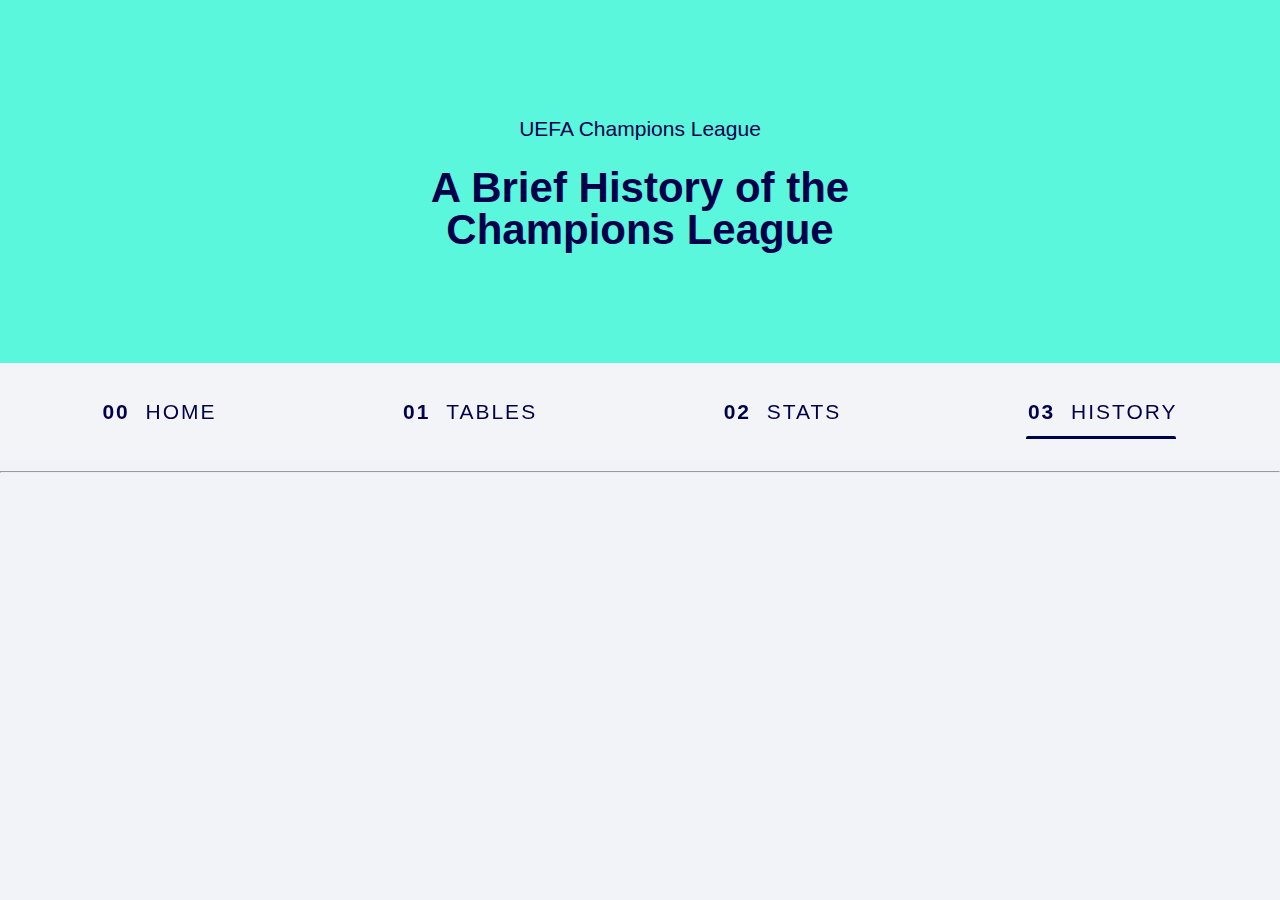
==== public/history.html @ 0b4334e1 "carousel added" ====
<!DOCTYPE html>
<html lang="en">
  <head>
    <meta charset="UTF-8" />
    <meta name="viewport" content="width=device-width, initial-scale=1.0" />
    <title>Portfolio | UEFA Champions League</title>

    <link rel="stylesheet" href="css/main.css" />
    <script src="js/main.js" defer></script>
  </head>

  <body>
    <header class="bg-blue text-center">
      <div class="container container--narrow">
        <p>UEFA Champions League</p>
        <h1>A Brief History of the Champions League</h1>
      </div>
    </header>

    <button class="mobile-nav-toggle" aria-controls="primary-navigation" aria-expanded="false">
      <span class="sr-only">Menu</span>
    </button>

    <nav>
      <ul id="primary-navigation" data-visible="false" class="primary-navigation flex">
        <li>
          <a class="uppercase text-dark letter-spacing-2 nav-link" href="index.html">
            <span aria-hidden="true">00</span>Home
          </a>
        </li>
        <li>
          <a class="uppercase text-dark letter-spacing-2 nav-link" href="table.html">
            <span aria-hidden="true">01</span>Tables
          </a>
        </li>
        <li>
          <a class="uppercase text-dark letter-spacing-2 nav-link" href="stats.html">
            <span aria-hidden="true">02</span>Stats
          </a>
        </li>
        <li>
          <a class="uppercase text-dark letter-spacing-2 active nav-link" href="history.html">
            <span aria-hidden="true">03</span>History
          </a>
        </li>
      </ul>
    </nav>
    <hr class="nav-underline">

    <section></section>
    <section></section>
    
    <button class="scrollTopBtn transparent-look" aria-label="ScrollUp"></button>

  </body>
</html>
---- public/css/main.css ----
:root {
  --clr-ucl-darkblue: #00004b;
  --clr-ucl-blue: #0d3aff;
  --clr-ucl-white: #ffffff;
  --clr-ucl-lightcyan: #5af7dc;
  --clr-ucl-pink: #ff16ff;
  --clr-ucl-grey: #c1c2d5;
  --clr-ucl-text: #30316e;
  --clr-ucl-background: #f1f3f8;

  --clr-3clr-gradient: linear-gradient(
    to left top,
    #ff16ff,
    #c91de1,
    #961cc1,
    #67169e,
    #3b0e7b,
    #2b2584,
    #173589,
    #00418c,
    #0070b6,
    #009ecf,
    #00cbda,
    #5af7dc
  );

  --font-family-primary: "Segoe UI", Arial, sans-serif;

  --font-weight--light: 300;
  --font-weight--regular: 400;
  --font-weight--semibold: 500;
  --font-weight--bold: 700;
}

/* Homepage Basic Design */

*,
*::before,
*::after {
  box-sizing: border-box;
  scroll-behavior: smooth;
}

body {
  background-color: var(--clr-ucl-background);
  font-family: var(--font-family-primary);
  font-weight: 400;
  font-size: 1.3125rem;
  line-height: 1.6;
  min-height: 100vh;

  overflow-x: hidden;
}

body,
h1,
h2,
h3,
p {
  margin: 0;
}

h1,
h2,
h3 {
  color: var(--clr-ucl-darkblue);
  font-weight: 900;
  line-height: 1;
}

h2,
h3,
p {
  margin-bottom: 1em;
}

@media (max-width: 639px) {
  .split > div:last-child > h2 {
    margin-top: 1em;
  }
}

.text-justify {
  text-align: justify;
}

img {
  display: block;
  max-width: 100%;
}

.text-center {
  text-align: center;
}

header,
section {
  padding: 3rem 0;
}

@media (min-width: 40em) {
  header,
  section {
    padding: 7rem 0;
  }

  body > :nth-child(5) {
    padding: 3rem 0;
  }
}

.container {
  margin-inline: auto;
  width: min(90%, 70.5rem);
}

.split {
  display: flex;
  flex-direction: column;
}

@media (min-width: 40em) {
  .split {
    flex-direction: row;
  }

  .split > * {
    flex-basis: 100%;
  }

  .split > * + * {
    margin-left: 2em;
  }
}

.container--narrow {
  max-width: 34rem;
}

.bg-blue {
  background-color: var(--clr-ucl-lightcyan);
  color: var(--clr-ucl-darkblue);
}

.bg-dark {
  background-color: var(--clr-ucl-darkblue);
  color: var(--clr-ucl-white);
}

.bg-gradient {
  background-image: var(--clr-3clr-gradient);
  color: var(--clr-ucl-white);
}

.bg-dark h2,
.bg-gradient h2 {
  color: var(--clr-ucl-lightcyan);
}

/* primary navigation */

.sr-only {
  clip: rect(0 0 0 0);
  clip-path: inset(50%);
  height: 1px;
  overflow: hidden;
  position: absolute;
  white-space: nowrap;
  width: 1px;
}

.uppercase {
  text-transform: uppercase;
}

.text-dark {
  color: var(--clr-ucl-darkblue);
}

.letter-spacing-2 {
  letter-spacing: 2px;
}

.flex {
  display: flex;
  gap: var(--gap, 1rem);
}

.primary-navigation > *,
.mobile-nav-toggle {
  cursor: pointer;
  position: relative;
}

.mobile-nav-toggle {
  display: none;
}

.primary-navigation {
  list-style: none;
  padding: 0;
  margin: 0;

  align-items: center;
  justify-content: space-between;

  background: hsl(240 100% 15% / 1);
}

.primary-navigation .text-dark {
  color: var(--clr-ucl-white);
}

@supports (backdrop-filter: blur(1rem)) {
  .primary-navigation {
    background: hsl(0 0% 100% / 0.1);
    backdrop-filter: blur(1rem);
  }

  .primary-navigation .text-dark {
    color: var(--clr-ucl-darkblue);
  }
}

.primary-navigation .nav-link {
  text-decoration: none;
  color: var(--clr-ucl-darkblue);
}

.nav-link.active::after {
  content: "";
  position: absolute;
  left: -2px;
  bottom: -0.5em;
  width: 100%;
  height: 3px;
  background-color: currentColor;

  border-top-left-radius: 2px;
  border-top-right-radius: 2px;
}

.nav-link:not(.active)::after {
  content: "";
  position: absolute;
  left: -2px;
  bottom: -0.5em;
  width: 100%;
  height: 3px;
  background-color: currentColor;

  transform: scaleX(0);
  transform-origin: right;
  transition: transform 250ms ease-in;

  border-top-left-radius: 2px;
  border-top-right-radius: 2px;
}

.nav-link:hover::after {
  transform: scaleX(1);
  transform-origin: left;
}

.primary-navigation .nav-link > [aria-hidden="true"] {
  font-weight: 700;
  margin-inline-end: 0.75em;
}

@media (max-width: 35em) {
  .primary-navigation {
    --gap: 2em;

    align-items: flex-start;
    position: fixed;
    z-index: 1000;
    inset: 0 0 0 30%;

    flex-direction: column;
    padding: min(30vh, 10rem) 2em;

    transform: translateX(100%);
    transition: transform 350ms ease-out;
  }

  .primary-navigation[data-visible="true"] {
    transform: translateX(0%);
  }

  .mobile-nav-toggle {
    display: block;
    position: absolute;
    z-index: 9999;
    background-color: transparent;
    background-image: url(../images/icons8-menü-24.png);
    background-repeat: no-repeat;
    width: 2rem;
    border: 0;
    aspect-ratio: 1;
    top: 2rem;
    right: 2rem;
  }

  .mobile-nav-toggle[aria-expanded="true"] {
    background-color: transparent;
    background-image: url(../images/icons8-löschen-24.png);
  }

  .nav-underline {
    display: none;
  }
}

@media (min-width: 35em) and (max-width: 55em) {
  .primary-navigation .nav-link > span[aria-hidden] {
    display: none;
  }
}

@media (min-width: 35em) {
  .primary-navigation {
    --gap: clamp(1.5rem, 5vw, 3rem);
    padding-block: 2rem;
    padding-inline: clamp(3rem, 8vw, 10rem);
  }
}

/*Styling Tags*/

abbr[title] {
  position: relative;
  text-decoration: underline dotted;
}

abbr[title]:hover::after,
abbr[title]:focus::after {
  content: attr(title);

  position: absolute;
  left: 0;
  bottom: -30px;
  width: auto;
  white-space: nowrap;

  background-color: var(--clr-ucl-grey);
  color: var(--clr-ucl-text);
  border-radius: 3px;
  box-shadow: 1px 1px 5px 0 rgba(0, 0, 0, 0.4);
  font-size: 14px;
  padding: 3px 5px;
}

.semi-bold {
  font-weight: var(--font-weight--semibold);
}

.bold {
  font-weight: var(--font-weight--bold);
}

/*Scroll to Top Button*/

.scrollTopBtn {
  position: fixed;
  bottom: 10px;
  right: 10px;
  height: 70px;
  width: 70px;
  display: none;

  background-image: url(../images/upArrow.svg);
  background-repeat: no-repeat;
  background-size: 40px;
  background-position: center;

  border-radius: 50%;
  border: 2px solid black;
  background-color: white;

  cursor: pointer;
}

@supports (backdrop-filter: blur(1rem)) {
  .transparent-look {
    background: hsl(0 0% 100% / 0.1);
    backdrop-filter: blur(1rem);

    background-image: url(../images/upArrow.svg);
    background-repeat: no-repeat;
    background-size: 40px;
    background-position: center;
    border: transparent;
  }
}

@media (max-width: 35em) {
  .scrollTopBtn,
  .transparent-look {
    right: 2px;
    height: 55px;
    width: 55px;
    background-size: 35px;
  }
}

/*Fade-in content*/

.fade-in {
  opacity: 0;
  transition: opacity 250ms ease-in;
}

.fade-in.appear {
  opacity: 1;
}

.from-right {
}

.from-left {
}

.from-bottom {
}
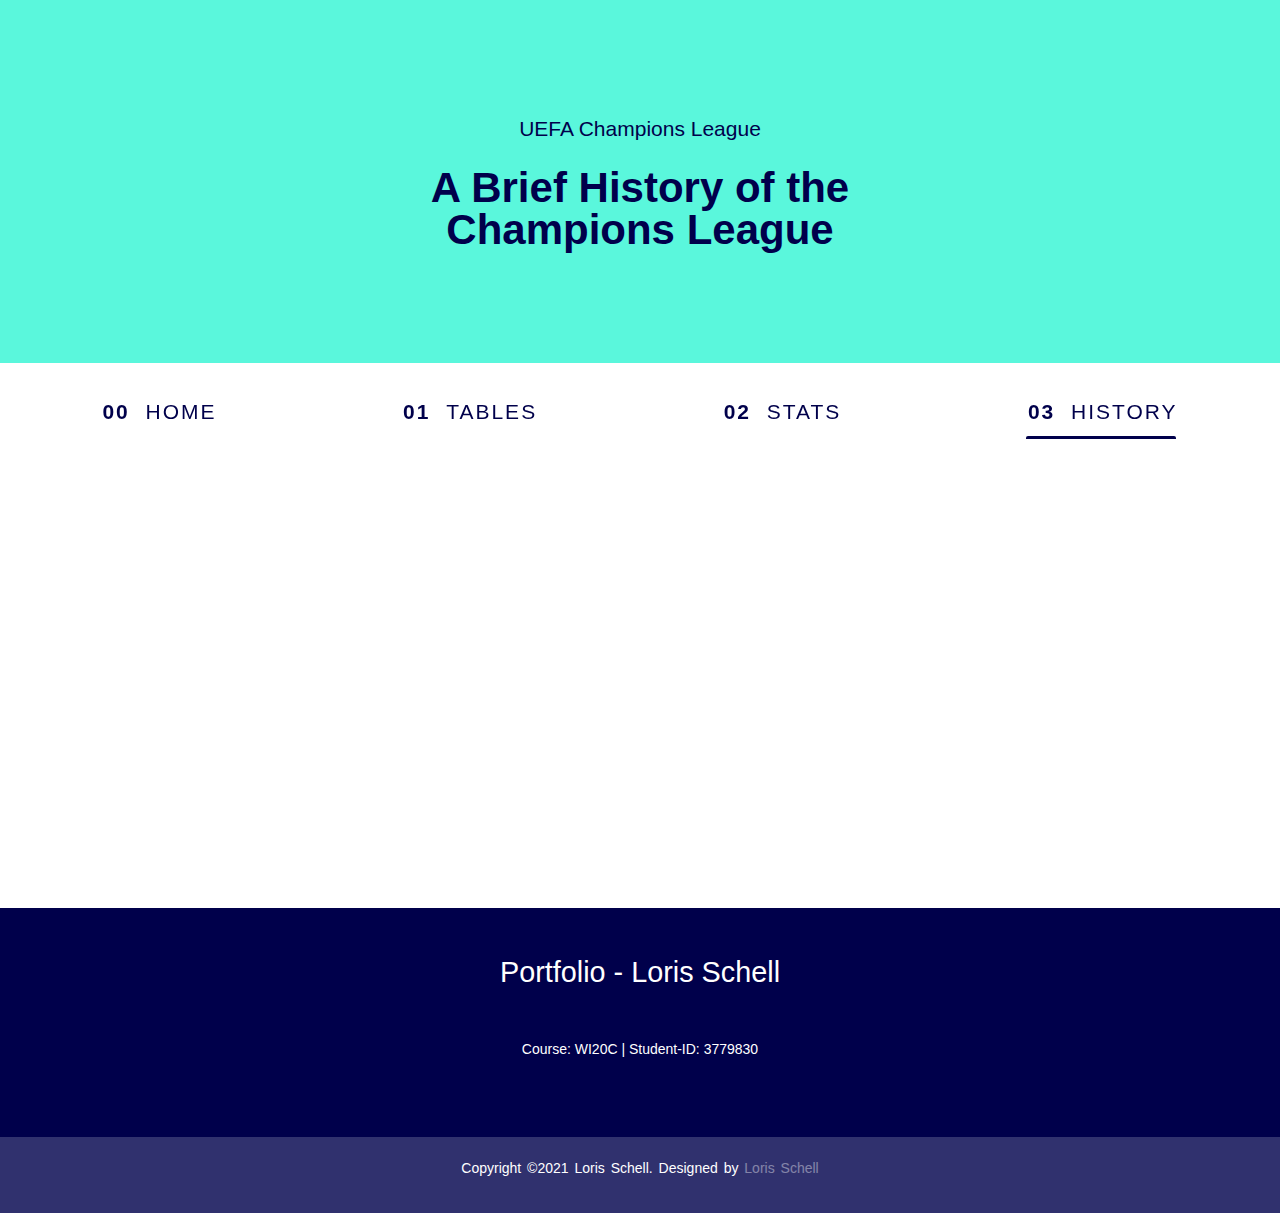
==== commit 07442fe0: "footer, slideshow and content on homepage added" ====
--- a/public/history.html
+++ b/public/history.html
@@ -10,7 +10,7 @@
   </head>
 
   <body>
-    <header class="bg-blue text-center">
+    <header class="bg-cyan text-center">
       <div class="container container--narrow">
         <p>UEFA Champions League</p>
         <h1>A Brief History of the Champions League</h1>
@@ -45,12 +45,29 @@
         </li>
       </ul>
     </nav>
-    <hr class="nav-underline">
 
     <section></section>
     <section></section>
     
     <button class="scrollTopBtn transparent-look" aria-label="ScrollUp"></button>
 
+    <footer class="bg-footer"> <!--TODO: Footer social-media-->
+      <div class="footer-content">
+        <h3>Portfolio - Loris Schell</h3>
+        <p>
+          Course: WI20C | Student-ID: 3779830
+        </p>
+        <ul class="socials">
+          <!-- <li><a href="#"><i class="fa fa-facebook"></i></a></li>
+          <li><a href="#"><i class="fa fa-twitter"></i></a></li>
+          <li><a href="#"><i class="fa fa-youtube"></i></a></li>
+          <li><a href="#"><i class="fa fa-linkedin-square"></i></a></li> -->
+        </ul>
+      </div>
+      <div class="footer-bottom">
+        <p>Copyright &copy;2021 Loris Schell. Designed by <span>Loris Schell</span></p>
+      </div>
+    </footer>
+
   </body>
 </html>--- a/public/css/main.css
+++ b/public/css/main.css
@@ -42,12 +42,14 @@
 }
 
 body {
-  background-color: var(--clr-ucl-background);
   font-family: var(--font-family-primary);
   font-weight: 400;
   font-size: 1.3125rem;
   line-height: 1.6;
   min-height: 100vh;
+
+  display: flex;
+  flex-direction: column;
 
   overflow-x: hidden;
 }
@@ -84,13 +86,13 @@
   text-align: justify;
 }
 
+.text-center {
+  text-align: center;
+}
+
 img {
   display: block;
   max-width: 100%;
-}
-
-.text-center {
-  text-align: center;
 }
 
 header,
@@ -103,15 +105,11 @@
   section {
     padding: 7rem 0;
   }
-
-  body > :nth-child(5) {
-    padding: 3rem 0;
-  }
 }
 
 .container {
   margin-inline: auto;
-  width: min(90%, 70.5rem);
+  width: min(90%, 120.5rem);
 }
 
 .split {
@@ -119,6 +117,27 @@
   flex-direction: column;
 }
 
+.underline {
+  margin-bottom: 1em;
+}
+
+.container_split-audio {
+  display: flex;
+  justify-content: center;
+  align-items: center;  
+}
+
+.ucl_anthem {
+  width: 100%;
+}
+
+@media (max-width: 639px) {
+  .container_split-audio {
+    margin-bottom: 1.5em;
+    margin-top: 0.5em;
+  }
+}
+
 @media (min-width: 40em) {
   .split {
     flex-direction: row;
@@ -137,7 +156,86 @@
   max-width: 34rem;
 }
 
-.bg-blue {
+/*footer*/
+
+footer {
+  background: var(--clr-ucl-darkblue);
+  color: var(--clr-ucl-white);
+  
+  padding-top: 40px;
+  width: 100vw;
+  height: auto;
+  margin-top: auto;
+}
+
+.footer-content {
+  display: flex;
+  align-items: center;
+  justify-content: center;
+  flex-direction: column;
+  text-align: center;
+}
+
+.footer-content h3 {
+  color: var(--clr-ucl-white);
+  font-size: 1.8rem;
+  font-weight: var(--font-weight--regular);
+  line-height: 3rem;
+}
+
+.footer-content p {
+  max-width: 500px;
+  margin: 10px auto;
+  line-height: 28px;
+  font-size: 14px;
+}
+
+.socials {
+  list-style: none;
+  display: flex;
+  align-items: center;
+  justify-content: center;
+  margin: 1rem 0 3rem 0;
+}
+
+.socials li {
+  margin: 0 10px;
+}
+
+.socials a {
+  text-decoration: none;
+  color: var(--clr-ucl-white);
+}
+
+.socials a i {
+  font-size: 1.1rem;
+  transition: color .4s ease
+}
+
+.socials a:hover i {
+  color: aqua;
+}
+
+.footer-bottom {
+  background: var(--clr-ucl-text);
+  width: 100vw;
+  padding: 20px 0;
+  text-align: center;
+}
+
+.footer-bottom p {
+  font-size: 14px;
+  word-spacing: 2px;
+}
+
+.footer-bottom span {
+  opacity: .4;
+  font-weight: 200;
+}
+
+/*different background-styles*/
+
+.bg-cyan {
   background-color: var(--clr-ucl-lightcyan);
   color: var(--clr-ucl-darkblue);
 }
@@ -147,14 +245,27 @@
   color: var(--clr-ucl-white);
 }
 
+.bg-light {
+  background-color: var(--clr-ucl-white);
+  color: var(--clr-ucl-darkblue);
+}
+
 .bg-gradient {
   background-image: var(--clr-3clr-gradient);
   color: var(--clr-ucl-white);
 }
 
-.bg-dark h2,
 .bg-gradient h2 {
   color: var(--clr-ucl-lightcyan);
+}
+
+.bg-dark h2 {
+  color: var(--clr-ucl-white);
+}
+
+.bg-light h2,
+.bg-cyan h2 {
+  color: var(--clr-ucl-darkblue);
 }
 
 /* primary navigation */
@@ -305,10 +416,6 @@
     background-color: transparent;
     background-image: url(../images/icons8-löschen-24.png);
   }
-
-  .nav-underline {
-    display: none;
-  }
 }
 
 @media (min-width: 35em) and (max-width: 55em) {
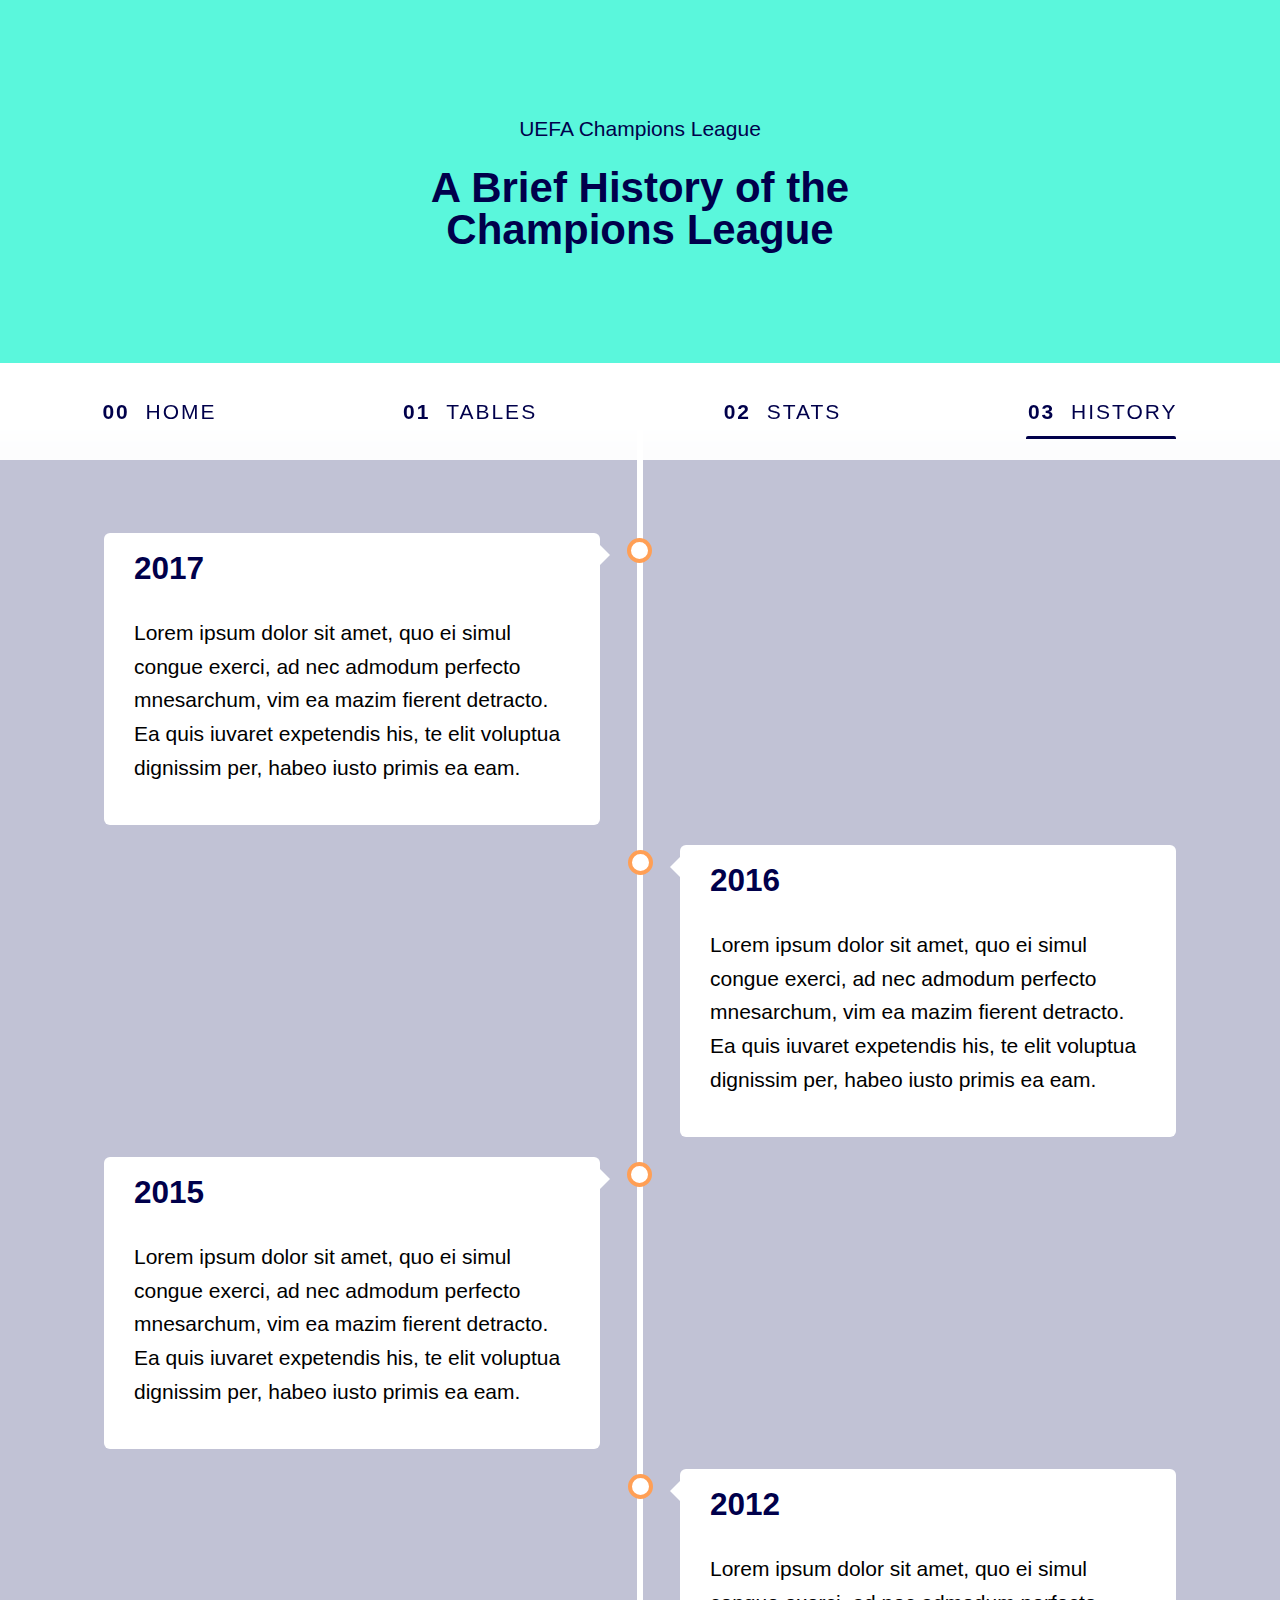
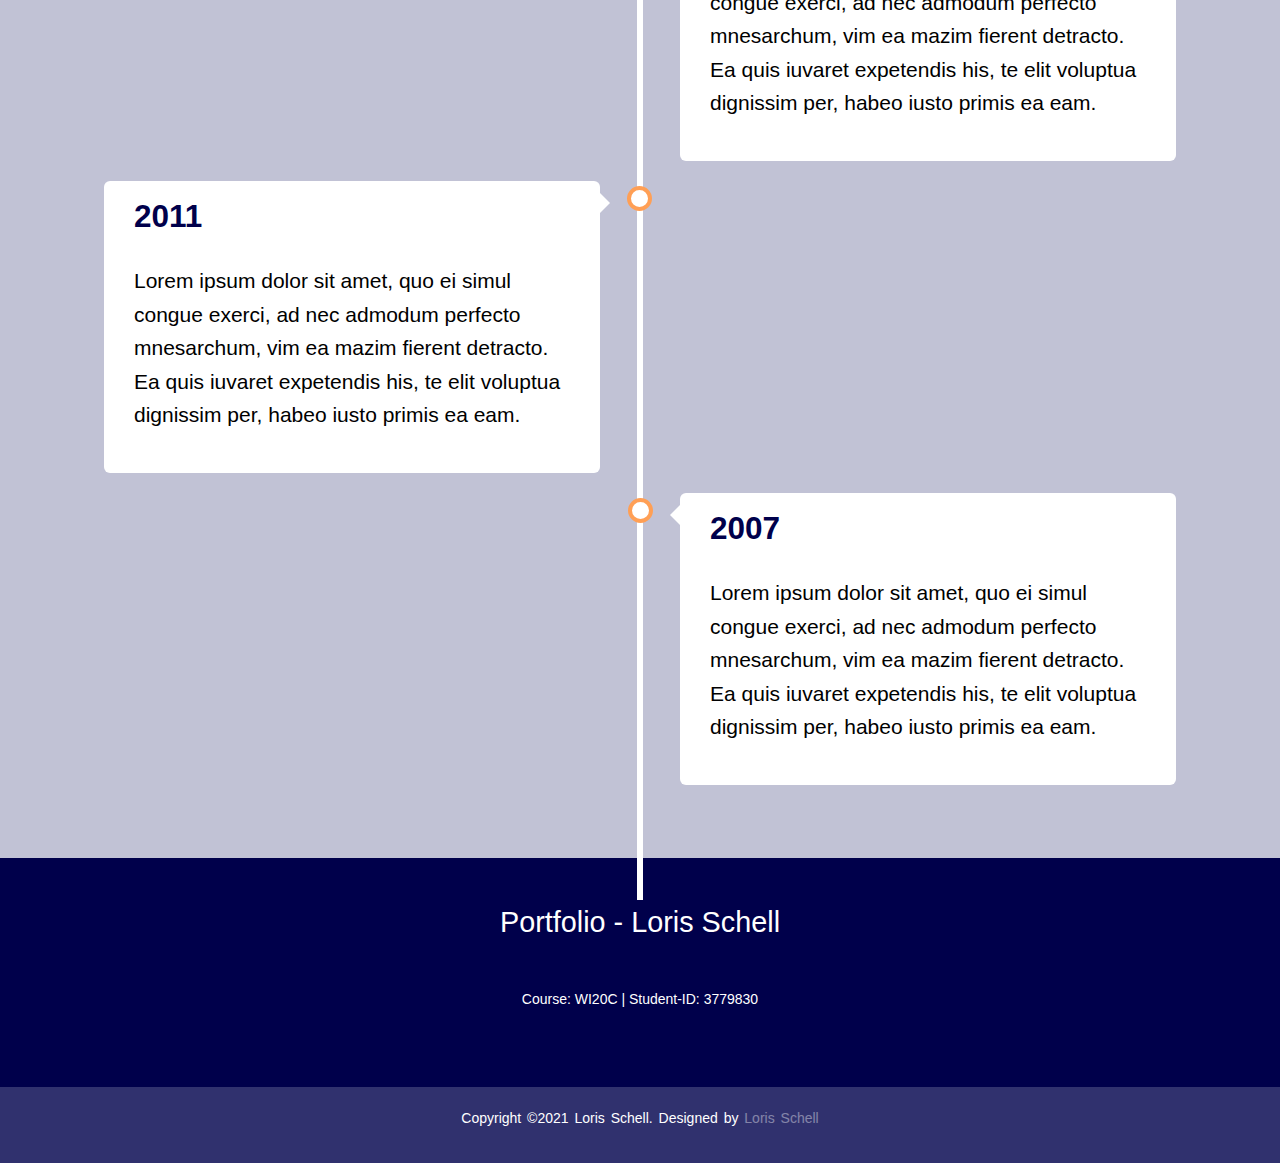
==== commit 482ffa64: "basis for timeline" ====
--- a/public/history.html
+++ b/public/history.html
@@ -6,6 +6,7 @@
     <title>Portfolio | UEFA Champions League</title>
 
     <link rel="stylesheet" href="css/main.css" />
+    <link rel="stylesheet" href="css/history.css" />
     <script src="js/main.js" defer></script>
   </head>
 
@@ -17,46 +18,136 @@
       </div>
     </header>
 
-    <button class="mobile-nav-toggle" aria-controls="primary-navigation" aria-expanded="false">
+    <button
+      class="mobile-nav-toggle"
+      aria-controls="primary-navigation"
+      aria-expanded="false"
+    >
       <span class="sr-only">Menu</span>
     </button>
 
     <nav>
-      <ul id="primary-navigation" data-visible="false" class="primary-navigation flex">
+      <ul
+        id="primary-navigation"
+        data-visible="false"
+        class="primary-navigation flex"
+      >
         <li>
-          <a class="uppercase text-dark letter-spacing-2 nav-link" href="index.html">
+          <a
+            class="uppercase text-dark letter-spacing-2 nav-link"
+            href="index.html"
+          >
             <span aria-hidden="true">00</span>Home
           </a>
         </li>
         <li>
-          <a class="uppercase text-dark letter-spacing-2 nav-link" href="table.html">
+          <a
+            class="uppercase text-dark letter-spacing-2 nav-link"
+            href="table.html"
+          >
             <span aria-hidden="true">01</span>Tables
           </a>
         </li>
         <li>
-          <a class="uppercase text-dark letter-spacing-2 nav-link" href="stats.html">
+          <a
+            class="uppercase text-dark letter-spacing-2 nav-link"
+            href="stats.html"
+          >
             <span aria-hidden="true">02</span>Stats
           </a>
         </li>
         <li>
-          <a class="uppercase text-dark letter-spacing-2 active nav-link" href="history.html">
+          <a
+            class="uppercase text-dark letter-spacing-2 active nav-link"
+            href="history.html"
+          >
             <span aria-hidden="true">03</span>History
           </a>
         </li>
       </ul>
     </nav>
 
-    <section></section>
-    <section></section>
-    
-    <button class="scrollTopBtn transparent-look" aria-label="ScrollUp"></button>
+    <div class="content-wrapper">
+      <div class="timeline">
+        <div class="time-container left">
+          <div class="content">
+            <h2>2017</h2>
+            <p>
+              Lorem ipsum dolor sit amet, quo ei simul congue exerci, ad nec
+              admodum perfecto mnesarchum, vim ea mazim fierent detracto. Ea quis
+              iuvaret expetendis his, te elit voluptua dignissim per, habeo iusto
+              primis ea eam.
+            </p>
+          </div>
+        </div>
+        <div class="time-container right">
+          <div class="content">
+            <h2>2016</h2>
+            <p>
+              Lorem ipsum dolor sit amet, quo ei simul congue exerci, ad nec
+              admodum perfecto mnesarchum, vim ea mazim fierent detracto. Ea quis
+              iuvaret expetendis his, te elit voluptua dignissim per, habeo iusto
+              primis ea eam.
+            </p>
+          </div>
+        </div>
+        <div class="time-container left">
+          <div class="content">
+            <h2>2015</h2>
+            <p>
+              Lorem ipsum dolor sit amet, quo ei simul congue exerci, ad nec
+              admodum perfecto mnesarchum, vim ea mazim fierent detracto. Ea quis
+              iuvaret expetendis his, te elit voluptua dignissim per, habeo iusto
+              primis ea eam.
+            </p>
+          </div>
+        </div>
+        <div class="time-container right">
+          <div class="content">
+            <h2>2012</h2>
+            <p>
+              Lorem ipsum dolor sit amet, quo ei simul congue exerci, ad nec
+              admodum perfecto mnesarchum, vim ea mazim fierent detracto. Ea quis
+              iuvaret expetendis his, te elit voluptua dignissim per, habeo iusto
+              primis ea eam.
+            </p>
+          </div>
+        </div>
+        <div class="time-container left">
+          <div class="content">
+            <h2>2011</h2>
+            <p>
+              Lorem ipsum dolor sit amet, quo ei simul congue exerci, ad nec
+              admodum perfecto mnesarchum, vim ea mazim fierent detracto. Ea quis
+              iuvaret expetendis his, te elit voluptua dignissim per, habeo iusto
+              primis ea eam.
+            </p>
+          </div>
+        </div>
+        <div class="time-container right">
+          <div class="content">
+            <h2>2007</h2>
+            <p>
+              Lorem ipsum dolor sit amet, quo ei simul congue exerci, ad nec
+              admodum perfecto mnesarchum, vim ea mazim fierent detracto. Ea quis
+              iuvaret expetendis his, te elit voluptua dignissim per, habeo iusto
+              primis ea eam.
+            </p>
+          </div>
+        </div>
+      </div>
+    </div>
 
-    <footer class="bg-footer"> <!--TODO: Footer social-media-->
+    <button
+      class="scrollTopBtn transparent-look"
+      aria-label="ScrollUp"
+    ></button>
+
+    <footer class="bg-footer">
+      <!--TODO: Footer social-media-->
       <div class="footer-content">
         <h3>Portfolio - Loris Schell</h3>
-        <p>
-          Course: WI20C | Student-ID: 3779830
-        </p>
+        <p>Course: WI20C | Student-ID: 3779830</p>
         <ul class="socials">
           <!-- <li><a href="#"><i class="fa fa-facebook"></i></a></li>
           <li><a href="#"><i class="fa fa-twitter"></i></a></li>
@@ -65,9 +156,11 @@
         </ul>
       </div>
       <div class="footer-bottom">
-        <p>Copyright &copy;2021 Loris Schell. Designed by <span>Loris Schell</span></p>
+        <p>
+          Copyright &copy;2021 Loris Schell. Designed by
+          <span>Loris Schell</span>
+        </p>
       </div>
     </footer>
-
   </body>
-</html>+</html>
--- a/public/css/history.css
+++ b/public/css/history.css
@@ -0,0 +1,149 @@
+:root {
+  --clr-ucl-darkblue: #00004b;
+  --clr-ucl-blue: #0d3aff;
+  --clr-ucl-white: #ffffff;
+  --clr-ucl-lightcyan: #5af7dc;
+  --clr-ucl-pink: #ff16ff;
+  --clr-ucl-grey: #c1c2d5;
+  --clr-ucl-text: #30316e;
+  --clr-ucl-background: #f1f3f8;
+
+  --clr-3clr-gradient: linear-gradient(
+    to left top,
+    #ff16ff,
+    #c91de1,
+    #961cc1,
+    #67169e,
+    #3b0e7b,
+    #2b2584,
+    #173589,
+    #00418c,
+    #0070b6,
+    #009ecf,
+    #00cbda,
+    #5af7dc
+  );
+
+  --font-family-primary: "Segoe UI", Arial, sans-serif;
+
+  --font-weight--light: 300;
+  --font-weight--regular: 400;
+  --font-weight--semibold: 500;
+  --font-weight--bold: 700;
+}
+
+.content-wrapper {
+  background-color: var(--clr-ucl-grey);
+}
+
+.timeline {
+  position: relative;
+  width: min(90%, 120.5rem);
+  padding: 3em 0;
+  margin: 0 auto;
+}
+
+.timeline::after {
+  content: "";
+  position: absolute;
+  width: 6px;
+  height: calc(100% + 4em);
+  background-color: white;
+  top: -2em;
+  bottom: 0;
+  left: 50%;
+  margin-left: -3px;
+}
+
+.time-container {
+  padding: 10px 40px;
+  position: relative;
+  background-color: inherit;
+  width: 50%;
+}
+
+.time-container::after {
+  content: "";
+  position: absolute;
+  width: 25px;
+  height: 25px;
+  right: -12px;
+  background-color: white;
+  border: 4px solid #ff9f55;
+  top: 15px;
+  border-radius: 50%;
+  z-index: 1;
+}
+
+.left {
+  left: 0;
+}
+
+.right {
+  left: 50%;
+}
+
+.left::before {
+  content: " ";
+  height: 0;
+  position: absolute;
+  top: 22px;
+  width: 0;
+  z-index: 1;
+  right: 30px;
+  border: medium solid white;
+  border-width: 10px 0 10px 10px;
+  border-color: transparent transparent transparent white;
+}
+
+.right::before {
+  content: " ";
+  height: 0;
+  position: absolute;
+  top: 22px;
+  width: 0;
+  z-index: 1;
+  left: 30px;
+  border: medium solid white;
+  border-width: 10px 10px 10px 0;
+  border-color: transparent white transparent transparent;
+}
+
+.right::after {
+  left: -12px;
+}
+
+.content {
+  padding: 20px 30px;
+  background-color: white;
+  position: relative;
+  border-radius: 6px;
+}
+
+@media screen and (max-width: 600px) {
+  .timeline::after {
+    left: 31px;
+  }
+
+  .time-container {
+    width: 100%;
+    padding-left: 70px;
+    padding-right: 25px;
+  }
+
+  .time-container::before {
+    left: 60px;
+    border: medium solid white;
+    border-width: 10px 10px 10px 0;
+    border-color: transparent white transparent transparent;
+  }
+
+  .left::after,
+  .right::after {
+    left: 15px;
+  }
+
+  .right {
+    left: 0%;
+  }
+}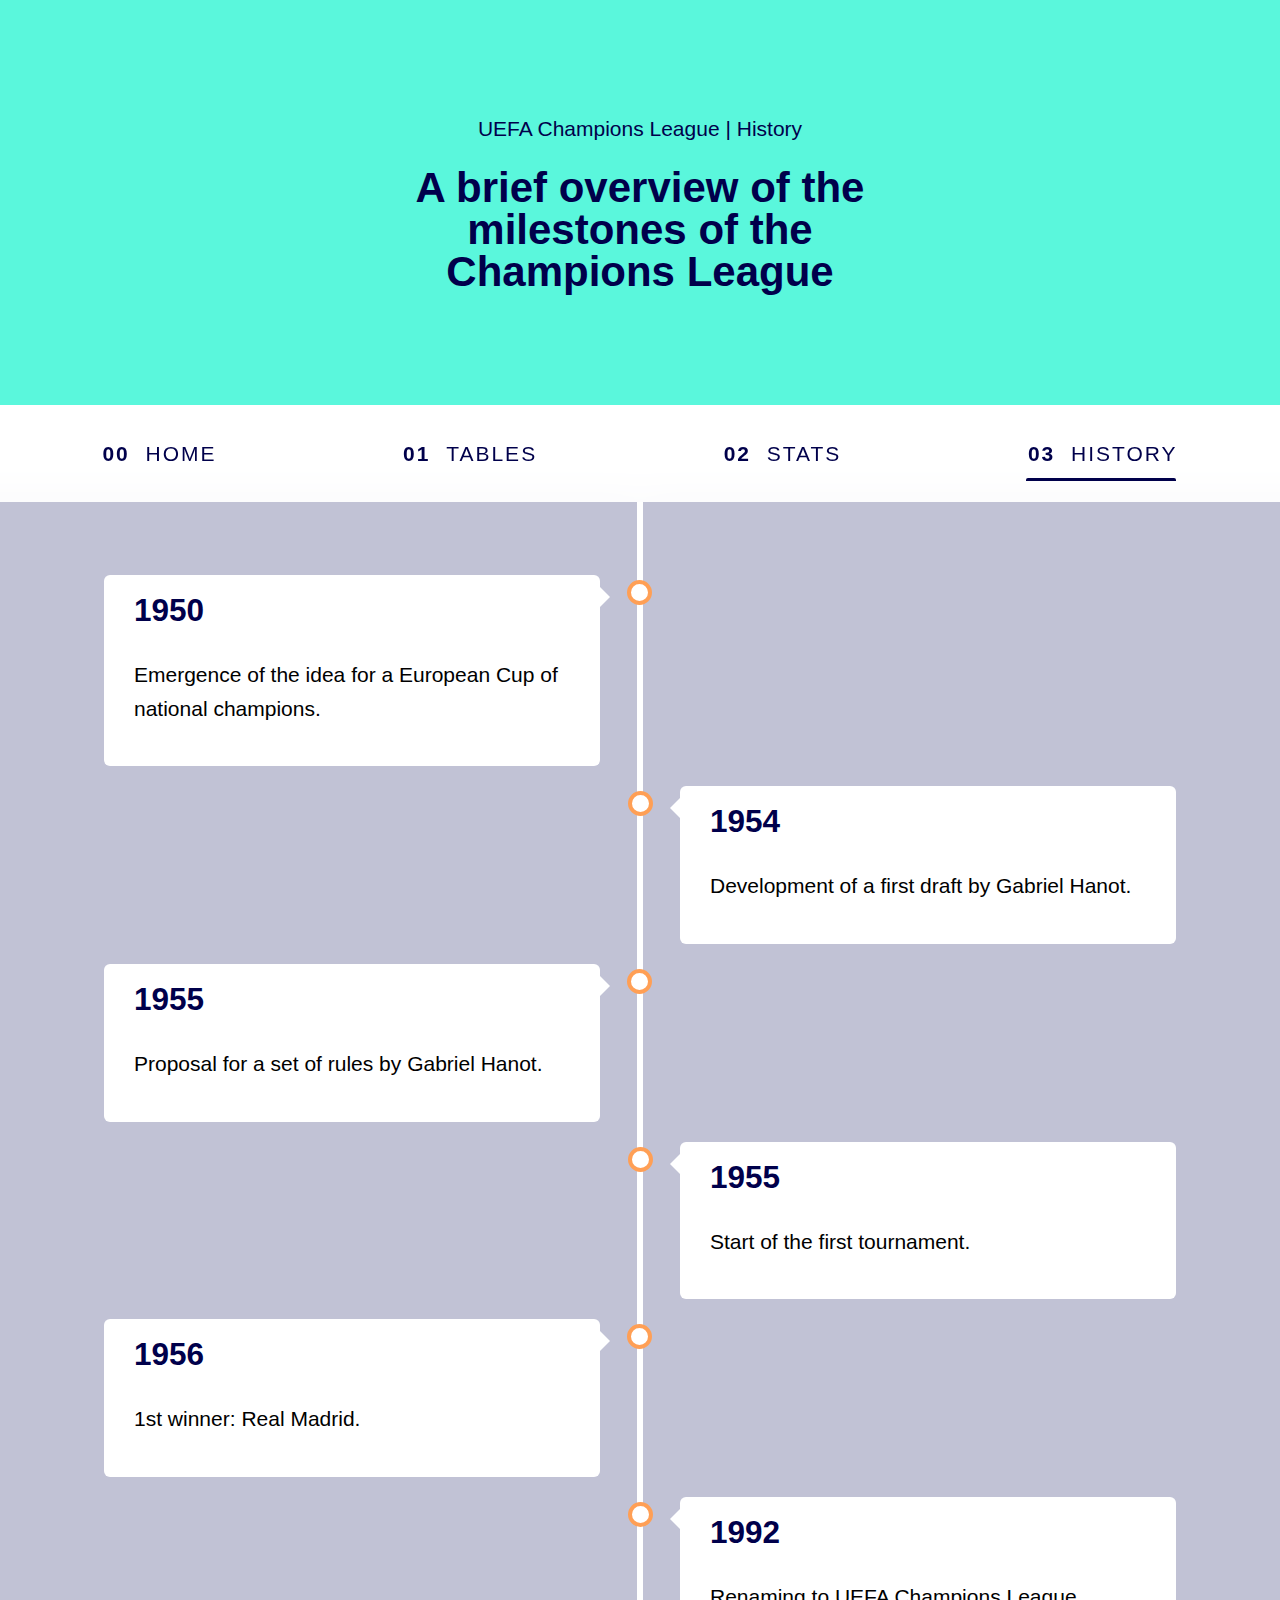
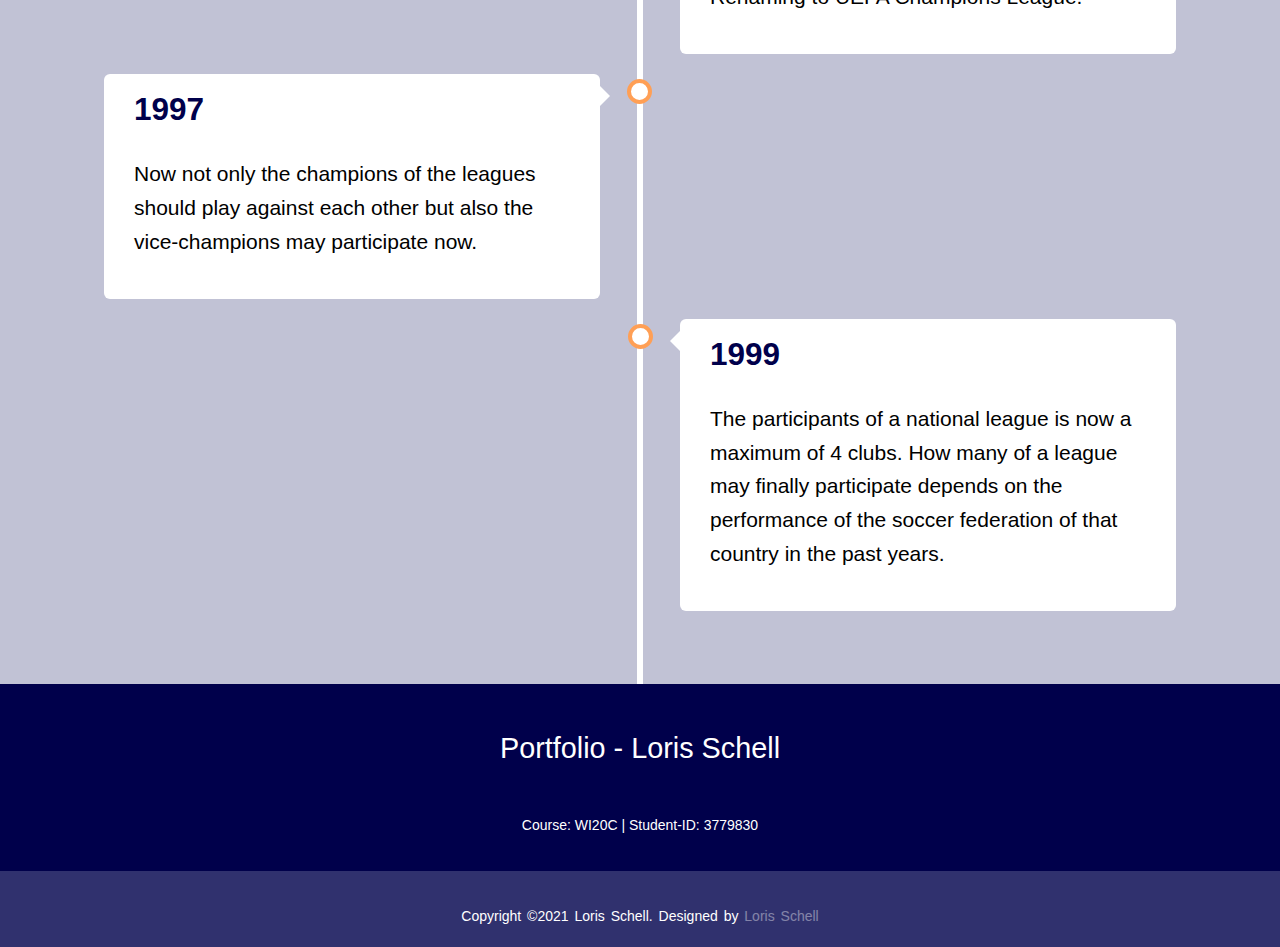
==== commit bb0c524f: "timeline finished" ====
--- a/public/history.html
+++ b/public/history.html
@@ -13,8 +13,8 @@
   <body>
     <header class="bg-cyan text-center">
       <div class="container container--narrow">
-        <p>UEFA Champions League</p>
-        <h1>A Brief History of the Champions League</h1>
+        <p>UEFA Champions League | History</p>
+        <h1>A brief overview of the milestones of the Champions League</h1>
       </div>
     </header>
 
@@ -71,67 +71,65 @@
       <div class="timeline">
         <div class="time-container left">
           <div class="content">
-            <h2>2017</h2>
+            <h2>1950</h2>
             <p>
-              Lorem ipsum dolor sit amet, quo ei simul congue exerci, ad nec
-              admodum perfecto mnesarchum, vim ea mazim fierent detracto. Ea quis
-              iuvaret expetendis his, te elit voluptua dignissim per, habeo iusto
-              primis ea eam.
+              Emergence of the idea for a European Cup of national champions.
             </p>
           </div>
         </div>
         <div class="time-container right">
           <div class="content">
-            <h2>2016</h2>
+            <h2>1954</h2>
             <p>
-              Lorem ipsum dolor sit amet, quo ei simul congue exerci, ad nec
-              admodum perfecto mnesarchum, vim ea mazim fierent detracto. Ea quis
-              iuvaret expetendis his, te elit voluptua dignissim per, habeo iusto
-              primis ea eam.
+              Development of a first draft by Gabriel Hanot.
             </p>
           </div>
         </div>
         <div class="time-container left">
           <div class="content">
-            <h2>2015</h2>
+            <h2>1955</h2>
             <p>
-              Lorem ipsum dolor sit amet, quo ei simul congue exerci, ad nec
-              admodum perfecto mnesarchum, vim ea mazim fierent detracto. Ea quis
-              iuvaret expetendis his, te elit voluptua dignissim per, habeo iusto
-              primis ea eam.
+              Proposal for a set of rules by Gabriel Hanot.
             </p>
           </div>
         </div>
         <div class="time-container right">
           <div class="content">
-            <h2>2012</h2>
+            <h2>1955</h2>
             <p>
-              Lorem ipsum dolor sit amet, quo ei simul congue exerci, ad nec
-              admodum perfecto mnesarchum, vim ea mazim fierent detracto. Ea quis
-              iuvaret expetendis his, te elit voluptua dignissim per, habeo iusto
-              primis ea eam.
+              Start of the first tournament.
             </p>
           </div>
         </div>
         <div class="time-container left">
           <div class="content">
-            <h2>2011</h2>
+            <h2>1956</h2>
             <p>
-              Lorem ipsum dolor sit amet, quo ei simul congue exerci, ad nec
-              admodum perfecto mnesarchum, vim ea mazim fierent detracto. Ea quis
-              iuvaret expetendis his, te elit voluptua dignissim per, habeo iusto
-              primis ea eam.
+              1st winner: Real Madrid.
             </p>
           </div>
         </div>
         <div class="time-container right">
           <div class="content">
-            <h2>2007</h2>
+            <h2>1992</h2>
             <p>
-              Lorem ipsum dolor sit amet, quo ei simul congue exerci, ad nec
-              admodum perfecto mnesarchum, vim ea mazim fierent detracto. Ea quis
-              iuvaret expetendis his, te elit voluptua dignissim per, habeo iusto
-              primis ea eam.
+              Renaming to UEFA Champions League.
+            </p>
+          </div>
+        </div>
+        <div class="time-container left">
+          <div class="content">
+            <h2>1997</h2>
+            <p>
+              Now not only the champions of the leagues should play against each other but also the vice-champions may participate now.
+            </p>
+          </div>
+        </div>
+        <div class="time-container right">
+          <div class="content">
+            <h2>1999</h2>
+            <p>
+              The participants of a national league is now a maximum of 4 clubs. How many of a league may finally participate depends on the performance of the soccer federation of that country in the past years.
             </p>
           </div>
         </div>
@@ -144,23 +142,16 @@
     ></button>
 
     <footer class="bg-footer">
-      <!--TODO: Footer social-media-->
       <div class="footer-content">
         <h3>Portfolio - Loris Schell</h3>
-        <p>Course: WI20C | Student-ID: 3779830</p>
-        <ul class="socials">
-          <!-- <li><a href="#"><i class="fa fa-facebook"></i></a></li>
-          <li><a href="#"><i class="fa fa-twitter"></i></a></li>
-          <li><a href="#"><i class="fa fa-youtube"></i></a></li>
-          <li><a href="#"><i class="fa fa-linkedin-square"></i></a></li> -->
-        </ul>
+        <p>
+          Course: WI20C | Student-ID: 3779830
+        </p>
       </div>
       <div class="footer-bottom">
-        <p>
-          Copyright &copy;2021 Loris Schell. Designed by
-          <span>Loris Schell</span>
-        </p>
+        <p>Copyright &copy;2021 Loris Schell. Designed by <span>Loris Schell</span></p>
       </div>
     </footer>
+    
   </body>
 </html>
--- a/public/css/main.css
+++ b/public/css/main.css
@@ -174,6 +174,7 @@
   justify-content: center;
   flex-direction: column;
   text-align: center;
+  
 }
 
 .footer-content h3 {
@@ -186,34 +187,9 @@
 .footer-content p {
   max-width: 500px;
   margin: 10px auto;
+  margin-bottom: 2rem;
   line-height: 28px;
   font-size: 14px;
-}
-
-.socials {
-  list-style: none;
-  display: flex;
-  align-items: center;
-  justify-content: center;
-  margin: 1rem 0 3rem 0;
-}
-
-.socials li {
-  margin: 0 10px;
-}
-
-.socials a {
-  text-decoration: none;
-  color: var(--clr-ucl-white);
-}
-
-.socials a i {
-  font-size: 1.1rem;
-  transition: color .4s ease
-}
-
-.socials a:hover i {
-  color: aqua;
 }
 
 .footer-bottom {
@@ -226,6 +202,8 @@
 .footer-bottom p {
   font-size: 14px;
   word-spacing: 2px;
+  margin-top: 1em;
+  margin-bottom: 0;
 }
 
 .footer-bottom span {
--- a/public/css/history.css
+++ b/public/css/history.css
@@ -47,9 +47,8 @@
   content: "";
   position: absolute;
   width: 6px;
-  height: calc(100% + 4em);
+  height: 100% ;
   background-color: white;
-  top: -2em;
   bottom: 0;
   left: 50%;
   margin-left: -3px;
@@ -118,9 +117,10 @@
   background-color: white;
   position: relative;
   border-radius: 6px;
+  
 }
 
-@media screen and (max-width: 600px) {
+@media (max-width: 600px) {
   .timeline::after {
     left: 31px;
   }
@@ -140,7 +140,7 @@
 
   .left::after,
   .right::after {
-    left: 15px;
+    left: 19px;
   }
 
   .right {
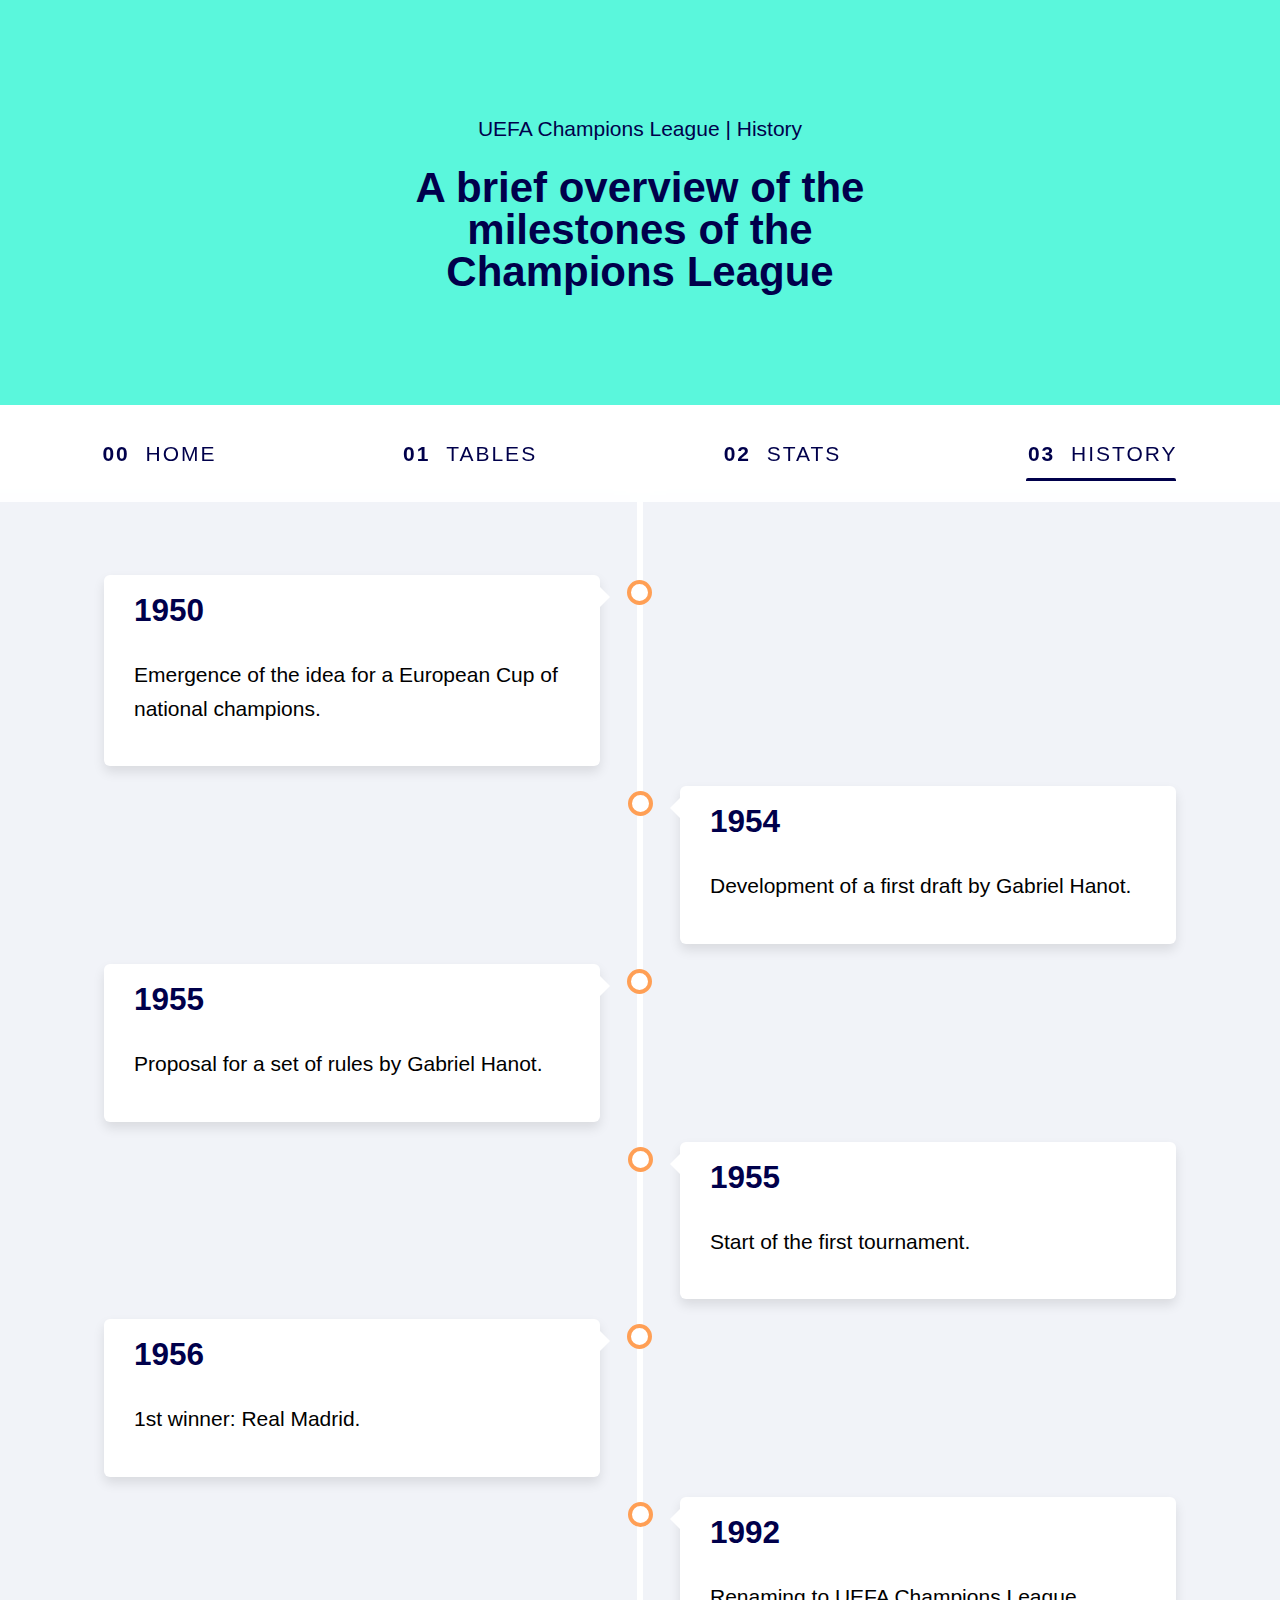
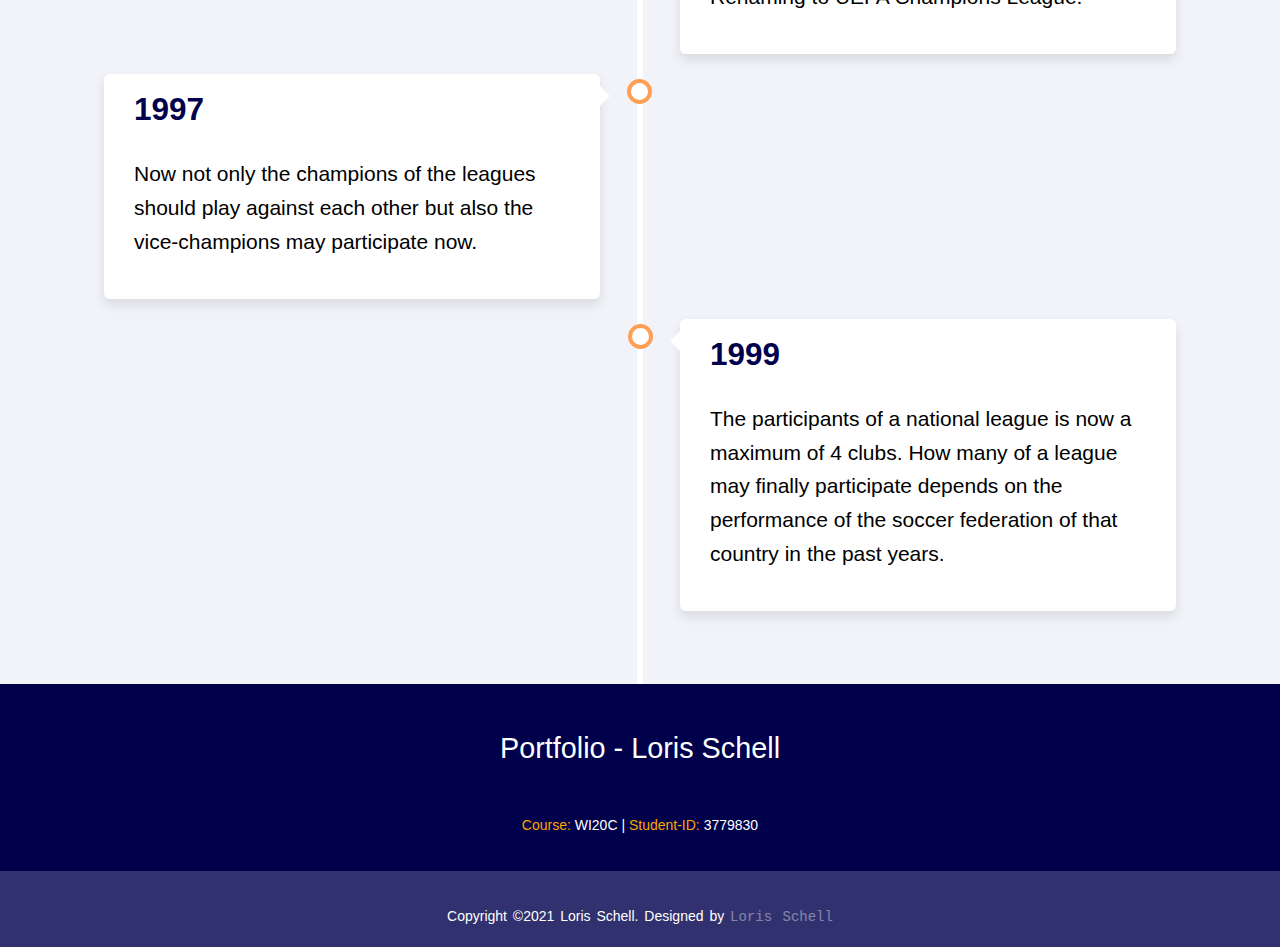
==== commit 3429d61b: "added Twitter" ====
--- a/public/history.html
+++ b/public/history.html
@@ -145,11 +145,11 @@
       <div class="footer-content">
         <h3>Portfolio - Loris Schell</h3>
         <p>
-          Course: WI20C | Student-ID: 3779830
+          <span class="footer-highlighted">Course:</span> WI20C | <span class="footer-highlighted">Student-ID:</span> 3779830
         </p>
       </div>
       <div class="footer-bottom">
-        <p>Copyright &copy;2021 Loris Schell. Designed by <span>Loris Schell</span></p>
+        <p>Copyright &copy;2021 Loris Schell. Designed by <code>Loris Schell</code></p>
       </div>
     </footer>
     
--- a/public/css/main.css
+++ b/public/css/main.css
@@ -32,6 +32,11 @@
   --font-weight--bold: 700;
 }
 
+::selection {
+  background-color: var(--clr-ucl-darkblue);
+  color: var(--clr-ucl-white);
+}
+
 /* Homepage Basic Design */
 
 *,
@@ -124,7 +129,7 @@
 .container_split-audio {
   display: flex;
   justify-content: center;
-  align-items: center;  
+  align-items: center;
 }
 
 .ucl_anthem {
@@ -152,8 +157,101 @@
   }
 }
 
+@media (max-width: 1500px) and (min-width: 620px) {
+  .container .split.split-trophy {
+    flex-direction: column;
+  }
+
+  .container .split.split-trophy > * {
+    margin: 0;
+  }
+
+  .container .split.split-trophy > :first-child {
+    margin-bottom: 2em;
+  }
+
+}
+
 .container--narrow {
   max-width: 34rem;
+}
+
+/*quote*/
+
+.quotes {
+  display: flex;
+  flex-direction: row;
+  margin-top: 2.5em;
+}
+
+.quotes > * {
+  flex-basis: 100%;
+}
+
+.quotes > *:not(:last-child) {
+  margin-right: 2em;
+}
+
+.quote {
+  background-color: var(--clr-ucl-white);
+  color: var(--clr-ucl-text);
+  overflow: hidden;
+
+  transition: 0.5s;
+  z-index: 2;
+  padding: 30px;
+
+  box-shadow: -10px 25px 50px rgba(255 255 255 / 0.3);
+}
+
+.quote > q {
+  display: block;
+  min-height: min(70%, 120.5rem);
+}
+
+.quotes .quote > h2 {
+  color: var(--clr-ucl-text);
+  font-weight: var(--font-weight--bold);
+  padding-top: 3rem;
+  margin: 0;
+}
+
+.quote:hover {
+  box-shadow: -20px 50px 100px rgba(255 255 255 / 0.5);
+}
+
+@media (max-width: 998px) {
+  .quotes {
+    flex-direction: column;
+  }
+  .quotes > *:not(:last-child) {
+    margin-right: 0;
+    margin-bottom: 1.5em;
+  }
+}
+
+/*tweet*/
+
+.wrapper-tweet {
+  display: flex;
+  flex-direction: column;
+  justify-content: center;
+  align-items: center;
+  margin: 2.5em 0 0 0;
+}
+
+.wrapper-tweet > * {
+  flex-basis: 100%;
+}
+
+.iframe-twitter {
+  width: 100%;
+}
+
+@media (max-width: 400px) {
+  .wrapper-tweet {
+    overflow: scroll;
+  }
 }
 
 /*footer*/
@@ -161,7 +259,7 @@
 footer {
   background: var(--clr-ucl-darkblue);
   color: var(--clr-ucl-white);
-  
+
   padding-top: 40px;
   width: 100vw;
   height: auto;
@@ -174,7 +272,6 @@
   justify-content: center;
   flex-direction: column;
   text-align: center;
-  
 }
 
 .footer-content h3 {
@@ -192,6 +289,10 @@
   font-size: 14px;
 }
 
+.footer-highlighted {
+  color: orange;
+}
+
 .footer-bottom {
   background: var(--clr-ucl-text);
   width: 100vw;
@@ -206,8 +307,8 @@
   margin-bottom: 0;
 }
 
-.footer-bottom span {
-  opacity: .4;
+.footer-bottom code {
+  opacity: 0.4;
   font-weight: 200;
 }
 
@@ -488,7 +589,7 @@
   }
 }
 
-/*Fade-in content*/
+/*Fade-in content FIXME: deletion if not used*/ 
 
 .fade-in {
   opacity: 0;
--- a/public/css/history.css
+++ b/public/css/history.css
@@ -24,6 +24,8 @@
     #5af7dc
   );
 
+  --clr-timeline-circle: #ff9f55;
+
   --font-family-primary: "Segoe UI", Arial, sans-serif;
 
   --font-weight--light: 300;
@@ -33,7 +35,7 @@
 }
 
 .content-wrapper {
-  background-color: var(--clr-ucl-grey);
+  background-color: var(--clr-ucl-background);
 }
 
 .timeline {
@@ -48,7 +50,7 @@
   position: absolute;
   width: 6px;
   height: 100% ;
-  background-color: white;
+  background-color: var(--clr-ucl-white);
   bottom: 0;
   left: 50%;
   margin-left: -3px;
@@ -67,8 +69,8 @@
   width: 25px;
   height: 25px;
   right: -12px;
-  background-color: white;
-  border: 4px solid #ff9f55;
+  background-color: var(--clr-ucl-white);
+  border: 4px solid var(--clr-timeline-circle);
   top: 15px;
   border-radius: 50%;
   z-index: 1;
@@ -90,9 +92,9 @@
   width: 0;
   z-index: 1;
   right: 30px;
-  border: medium solid white;
+  border: medium solid var(--clr-ucl-white);
   border-width: 10px 0 10px 10px;
-  border-color: transparent transparent transparent white;
+  border-color: transparent transparent transparent var(--clr-ucl-white);
 }
 
 .right::before {
@@ -103,9 +105,9 @@
   width: 0;
   z-index: 1;
   left: 30px;
-  border: medium solid white;
+  border: medium solid var(--clr-ucl-white);
   border-width: 10px 10px 10px 0;
-  border-color: transparent white transparent transparent;
+  border-color: transparent var(--clr-ucl-white) transparent transparent;
 }
 
 .right::after {
@@ -114,10 +116,10 @@
 
 .content {
   padding: 20px 30px;
-  background-color: white;
+  background-color: var(--clr-ucl-white);
   position: relative;
   border-radius: 6px;
-  
+  box-shadow: 0 6px 12px rgb(0 0 0 / 10%);
 }
 
 @media (max-width: 600px) {
@@ -133,9 +135,9 @@
 
   .time-container::before {
     left: 60px;
-    border: medium solid white;
+    border: medium solid var(--clr-ucl-white);
     border-width: 10px 10px 10px 0;
-    border-color: transparent white transparent transparent;
+    border-color: transparent var(--clr-ucl-white) transparent transparent;
   }
 
   .left::after,
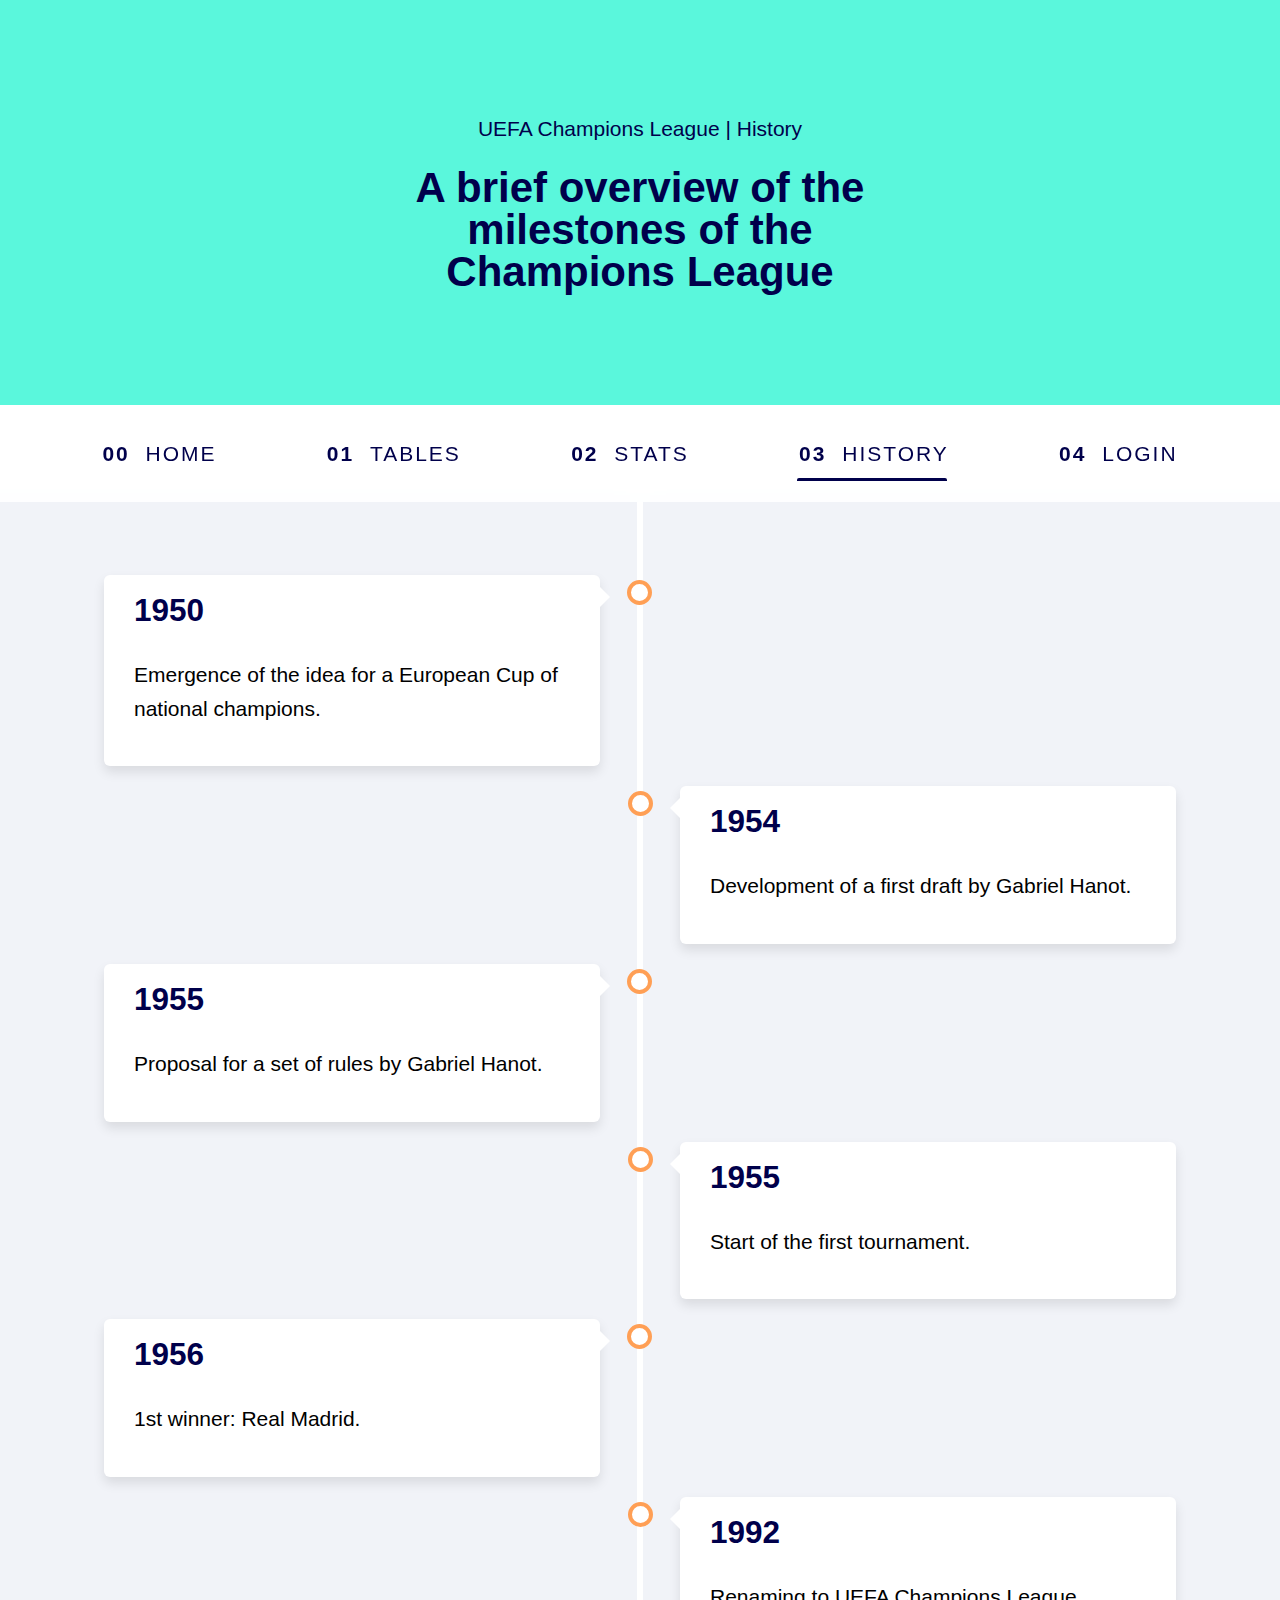
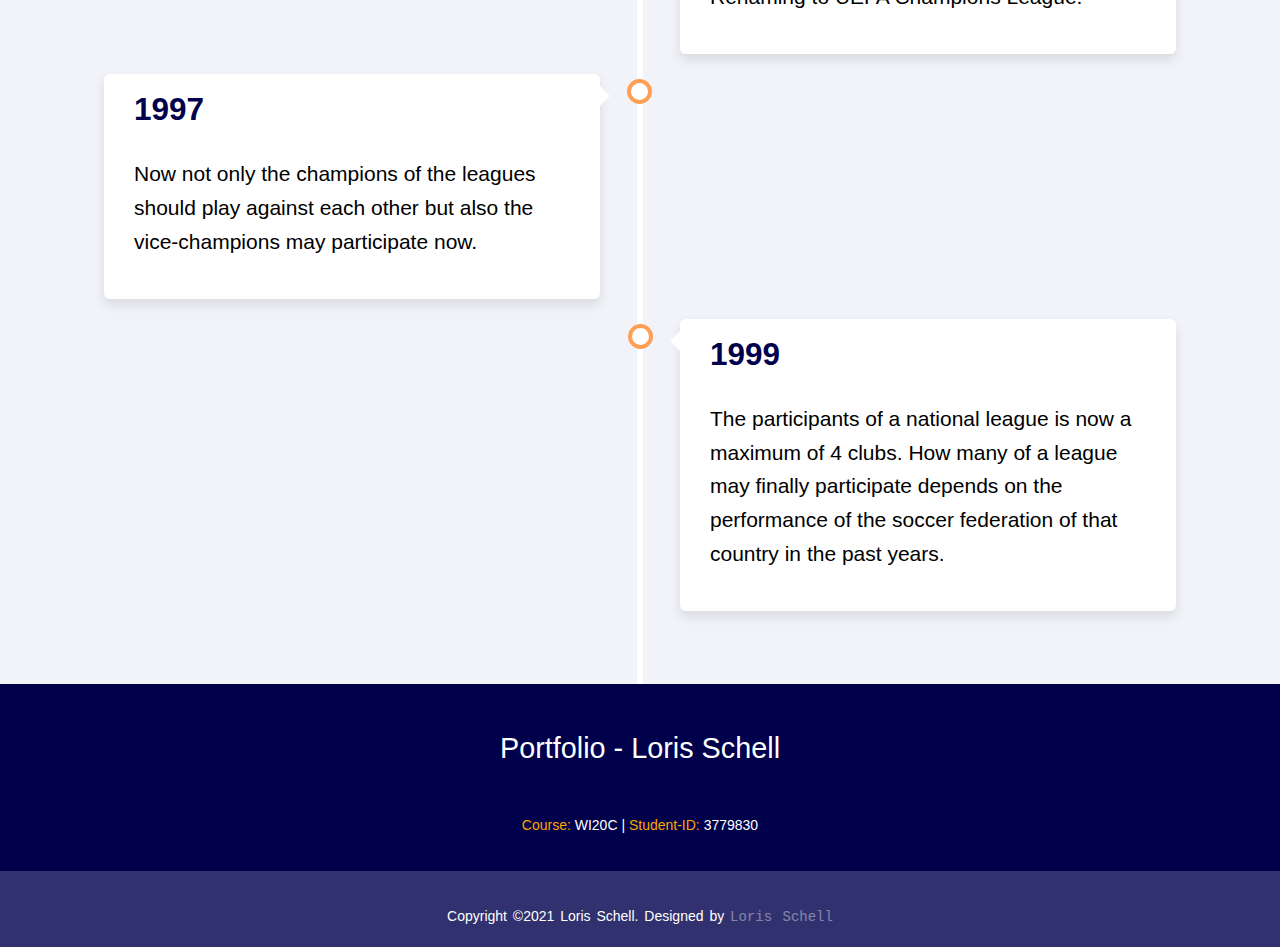
==== commit 4891e06b: "Login.html added" ====
--- a/public/history.html
+++ b/public/history.html
@@ -62,6 +62,11 @@
             href="history.html"
           >
             <span aria-hidden="true">03</span>History
+          </a>
+        </li>
+        <li>
+          <a class="uppercase text-dark letter-spacing-2 nav-link" href="login.html">
+            <span aria-hidden="true">04</span>Login
           </a>
         </li>
       </ul>
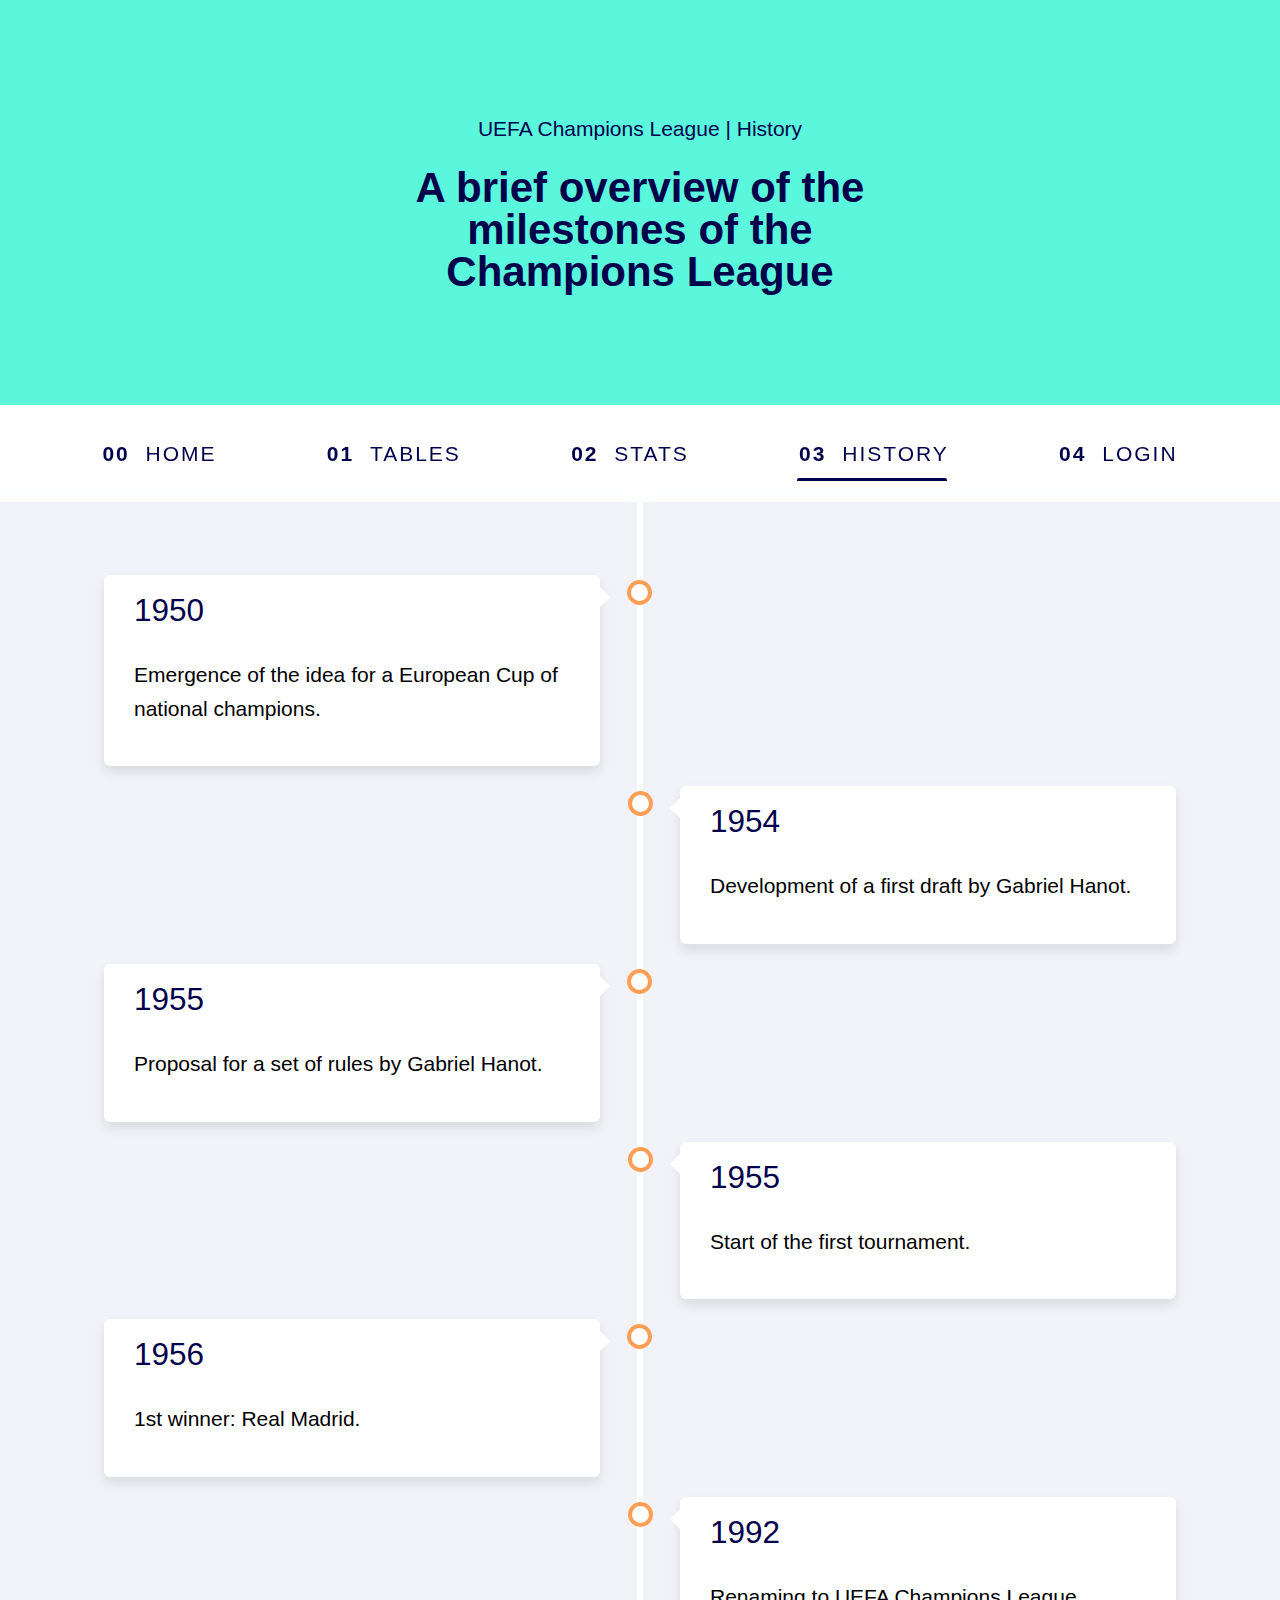
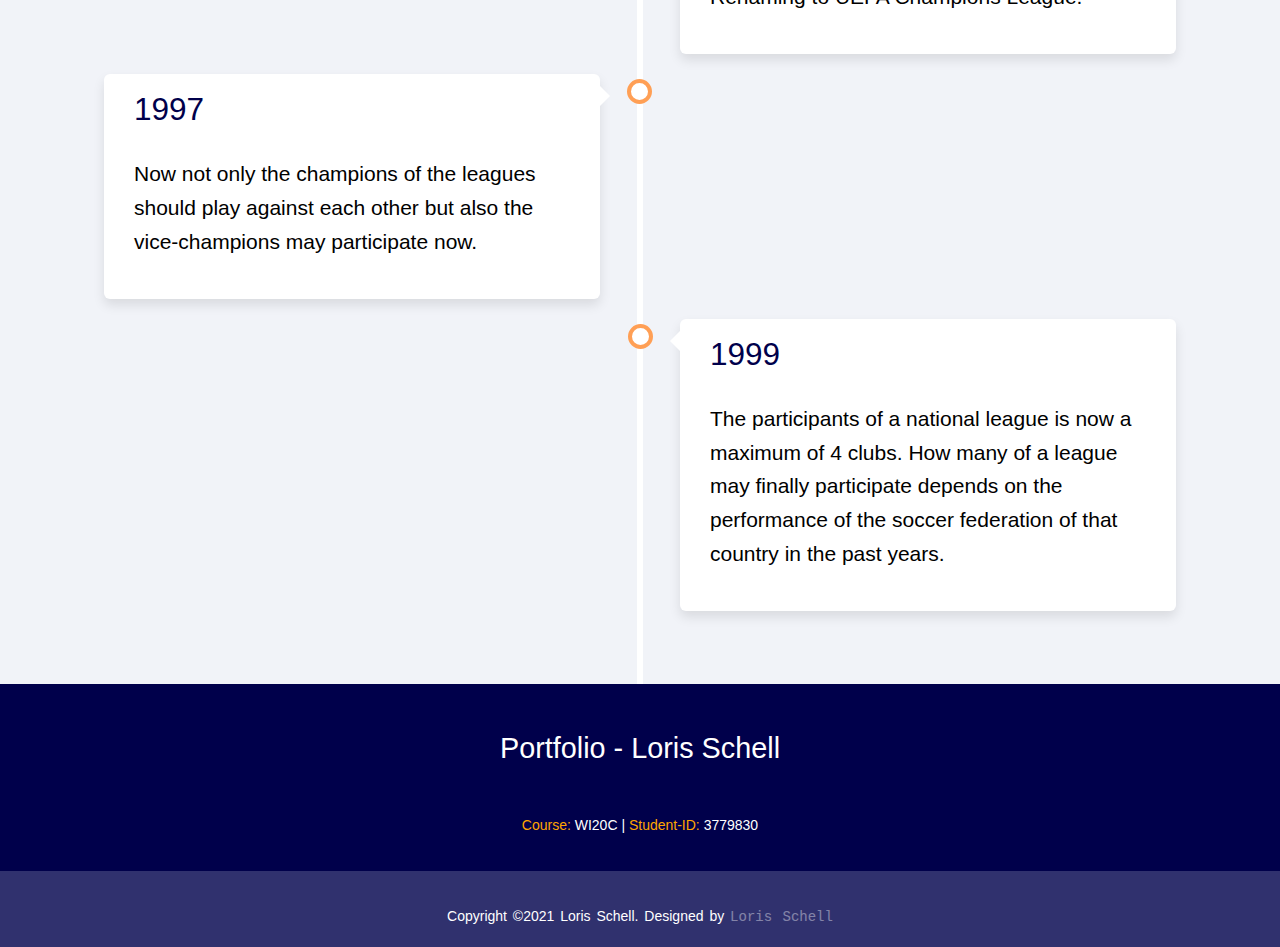
==== commit 721c41f9: "type button to scrollUpButton added" ====
--- a/public/history.html
+++ b/public/history.html
@@ -144,6 +144,7 @@
     <button
       class="scrollTopBtn transparent-look"
       aria-label="ScrollUp"
+      type="button"
     ></button>
 
     <footer class="bg-footer">
--- a/public/css/main.css
+++ b/public/css/main.css
@@ -587,24 +587,4 @@
     width: 55px;
     background-size: 35px;
   }
-}
-
-/*Fade-in content FIXME: deletion if not used*/ 
-
-.fade-in {
-  opacity: 0;
-  transition: opacity 250ms ease-in;
-}
-
-.fade-in.appear {
-  opacity: 1;
-}
-
-.from-right {
-}
-
-.from-left {
-}
-
-.from-bottom {
-}
+}--- a/public/css/history.css
+++ b/public/css/history.css
@@ -38,6 +38,10 @@
   background-color: var(--clr-ucl-background);
 }
 
+.time-container h2 {
+  font-weight: var(--font-weight--semibold);
+}
+
 .timeline {
   position: relative;
   width: min(90%, 120.5rem);
@@ -49,7 +53,7 @@
   content: "";
   position: absolute;
   width: 6px;
-  height: 100% ;
+  height: 100%;
   background-color: var(--clr-ucl-white);
   bottom: 0;
   left: 50%;
@@ -148,4 +152,4 @@
   .right {
     left: 0%;
   }
-}+}
